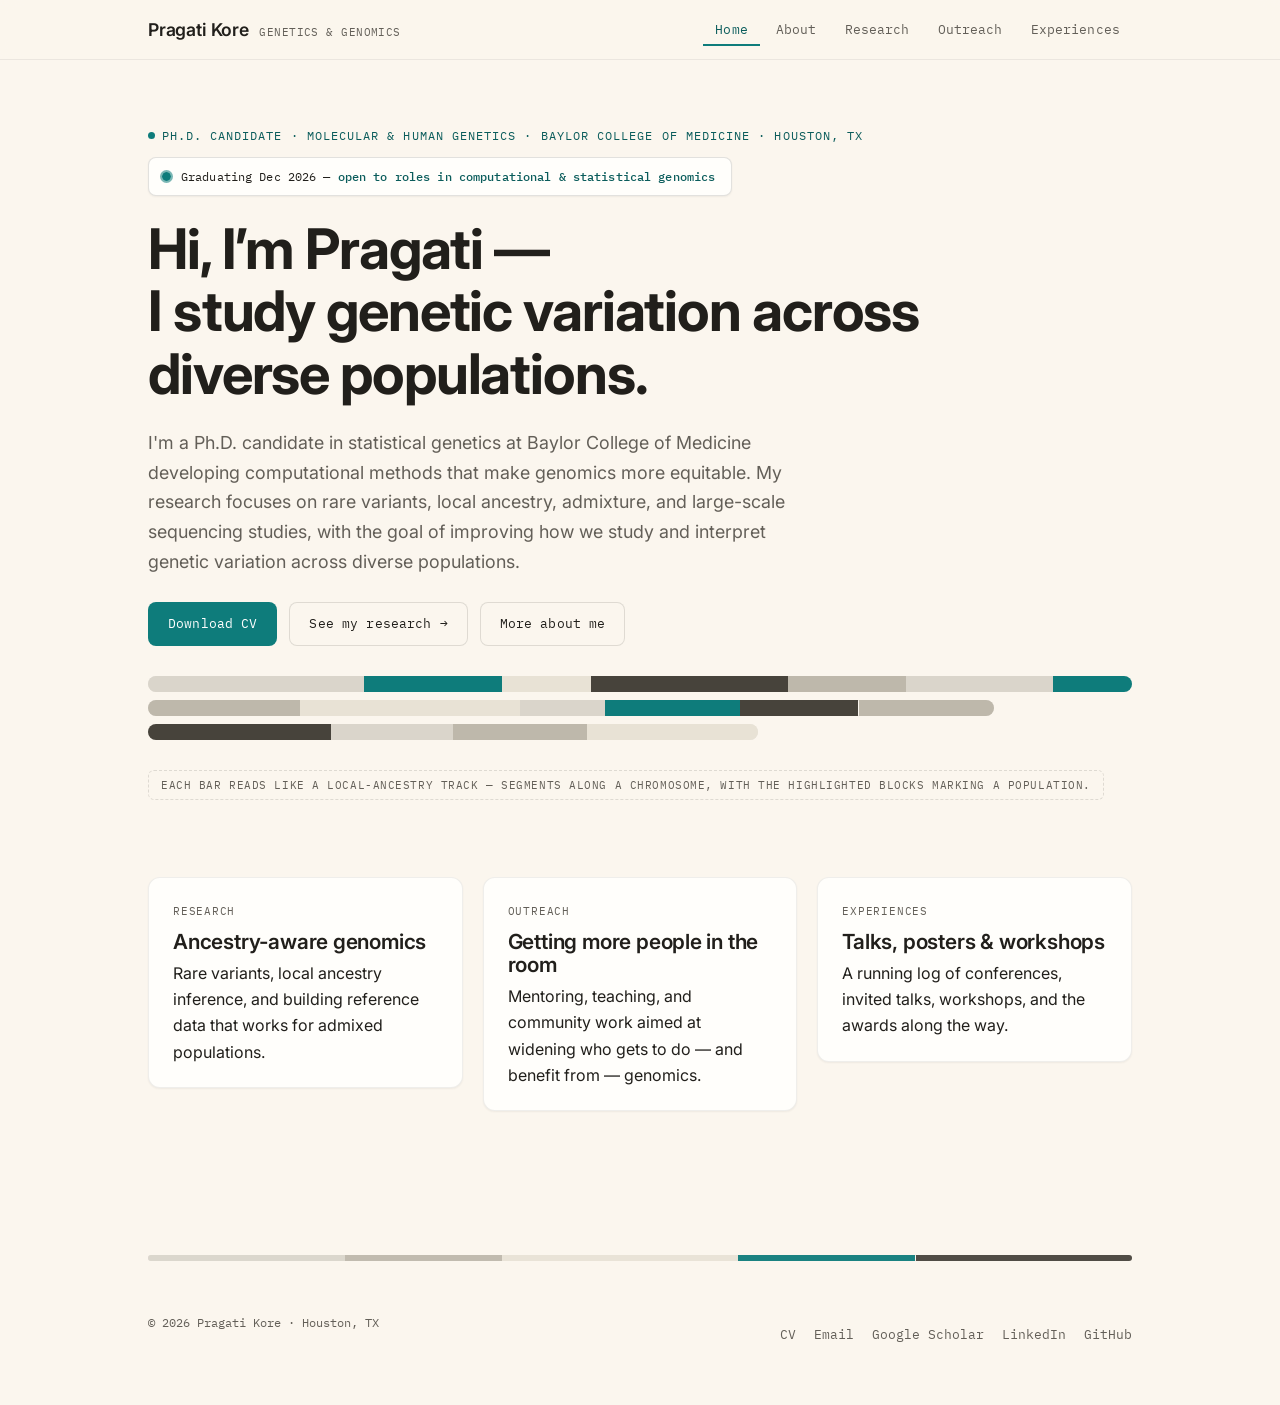
==== index.html @ 5f0dc229 "Update index.html" ====
<!doctype html>
<html lang="en">
<head>
<meta charset="UTF-8">
<meta name="viewport" content="width=device-width, initial-scale=1">
<title>Pragati Kore</title>
<meta name="description" content="Pragati Kore — Ph.D. Candidate in Genetics & Genomics at Baylor College of Medicine. Research, outreach, food, and travel.">
<link rel="icon" href="data:image/svg+xml,<svg xmlns='http://www.w3.org/2000/svg' viewBox='0 0 64 64'><rect width='64' height='64' rx='14' fill='%23FBF6EE'/><rect x='8' y='20' width='48' height='8' rx='4' fill='%23C9C9C4'/><rect x='8' y='32' width='34' height='8' rx='4' fill='%230E7C7B'/><rect x='8' y='44' width='24' height='8' rx='4' fill='%23DDDDD8'/></svg>">
<link rel="preconnect" href="https://fonts.googleapis.com">
<link rel="preconnect" href="https://fonts.gstatic.com" crossorigin>
<link href="https://fonts.googleapis.com/css2?family=IBM+Plex+Mono:wght@400;500&family=Inter:wght@400;500;600;700&display=swap" rel="stylesheet">
<link rel="stylesheet" href="style.css">
</head>
<body>

<nav class="site-nav">
  <div class="wrap">
    <a href="index.html" class="brand">Pragati Kore <span class="tag">Genetics &amp; Genomics</span></a>
    <button class="nav-toggle" aria-expanded="false" aria-label="Toggle navigation">Menu</button>
    <ul class="nav-links">
      <li><a href="index.html" class="active">Home</a></li>
      <li><a href="about.html">About</a></li>
      <li><a href="research.html">Research</a></li>
      <li><a href="outreach.html">Outreach</a></li>
      <li><a href="experiences.html">Experiences</a></li>
    </ul>
  </div>
</nav>

<header class="hero">
  <div class="wrap">
    <p class="eyebrow">Ph.D. Candidate &middot; Molecular &amp; Human Genetics &middot; Baylor College of Medicine &middot; Houston, TX</p>
    <p class="availability"><span class="dot" aria-hidden="true"></span><span>Graduating Dec 2026 &mdash; <strong>open to roles in computational &amp; statistical genomics</strong></span></p>
    <h1>Hi, I&rsquo;m Pragati &mdash;<br>I study genetic variation across<br>diverse populations.</h1>
    <p class="lede">I'm a Ph.D. candidate in statistical genetics at Baylor College of Medicine developing computational methods that make genomics more equitable. My research focuses on rare variants, local ancestry, admixture, and large-scale sequencing studies, with the goal of improving how we study and interpret genetic variation across diverse populations.</p>

    <div class="actions">
      <a class="btn btn-solid" href="cv.pdf" download>Download CV</a>
      <a class="btn btn-outline" href="research.html">See my research &rarr;</a>
      <a class="btn btn-outline" href="about.html">More about me</a>
    </div>

    <div class="band-stack" aria-hidden="true">
      <div class="ancestry-track" style="--track-h:16px;">
        <span style="width:22%; background:var(--coral);"></span>
        <span style="width:14%; background:var(--teal);"></span>
        <span style="width:9%;  background:var(--gold);"></span>
        <span style="width:20%; background:var(--plum);"></span>
        <span style="width:12%; background:var(--sky);"></span>
        <span style="width:15%; background:var(--coral);"></span>
        <span style="width:8%;  background:var(--teal);"></span>
      </div>
      <div class="ancestry-track" style="--track-h:16px;">
        <span style="width:18%; background:var(--sky);"></span>
        <span style="width:26%; background:var(--gold);"></span>
        <span style="width:10%; background:var(--coral);"></span>
        <span style="width:16%; background:var(--teal);"></span>
        <span style="width:14%; background:var(--plum);"></span>
        <span style="width:16%; background:var(--sky);"></span>
      </div>
      <div class="ancestry-track" style="--track-h:16px;">
        <span style="width:30%; background:var(--plum);"></span>
        <span style="width:20%; background:var(--coral);"></span>
        <span style="width:22%; background:var(--sky);"></span>
        <span style="width:28%; background:var(--gold);"></span>
      </div>
    </div>
    <p class="stamp">Each bar reads like a local-ancestry track &mdash; segments along a chromosome, with the highlighted blocks marking a population.</p>
  </div>
</header>

<section>
  <div class="wrap">
    <div class="grid grid-3">
      <a class="card-link" href="research.html">
        <div class="card">
          <span class="swatch" style="background:var(--coral);"></span>
          <span class="label">Research</span>
          <h3>Ancestry-aware genomics</h3>
          <p>Rare variants, local ancestry inference, and building reference data that works for admixed populations.</p>
        </div>
      </a>
      <a class="card-link" href="outreach.html">
        <div class="card">
          <span class="swatch" style="background:var(--teal);"></span>
          <span class="label">Outreach</span>
          <h3>Getting more people in the room</h3>
          <p>Mentoring, teaching, and community work aimed at widening who gets to do &mdash; and benefit from &mdash; genomics.</p>
        </div>
      </a>
      <a class="card-link" href="experiences.html">
        <div class="card">
          <span class="swatch" style="background:var(--gold);"></span>
          <span class="label">Experiences</span>
          <h3>Talks, posters &amp; workshops</h3>
          <p>A running log of conferences, invited talks, workshops, and the awards along the way.</p>
        </div>
      </a>
    </div>
  </div>
</section>

<footer>
  <div class="wrap">
    <div class="divider-band ancestry-track" aria-hidden="true">
      <span style="width:20%; background:var(--coral);"></span>
      <span style="width:16%; background:var(--sky);"></span>
      <span style="width:24%; background:var(--gold);"></span>
      <span style="width:18%; background:var(--teal);"></span>
      <span style="width:22%; background:var(--plum);"></span>
    </div>
    <div class="foot-grid">
      <p class="copy">&copy; <span id="year"></span> Pragati Kore &middot; Houston, TX</p>
      <ul class="foot-links">
        <li><a href="cv.pdf" download>CV</a></li>
        <li><a href="mailto:pragati.kore@bcm.edu">Email</a></li>
        <li><a href="https://scholar.google.com/citations?user=nDwn6ZsAAAAJ&amp;hl=en" target="_blank" rel="noopener">Google Scholar</a></li>
        <li><a href="https://www.linkedin.com/in/pragati-kore/" target="_blank" rel="noopener">LinkedIn</a></li>
        <li><a href="https://github.com/pragatikore" target="_blank" rel="noopener">GitHub</a></li>
      </ul>
    </div>
  </div>
</footer>

<script src="script.js"></script>
<script>document.getElementById('year').textContent = new Date().getFullYear();</script>
</body>
</html>
---- style.css ----
/* ==========================================================================
   Pragati Kore — personal site
   Aesthetic: "Lab notebook" — crisp white, generous whitespace, hairline
   rules, a single teal accent, and mono labels for anything data-like. The
   ancestry-track motif is retained but rendered in a restrained grayscale +
   one teal highlight, so it reads like a quiet genomic coordinate track.
   ========================================================================== */

:root{
  --paper:       #FBF6EE;
  --paper-warm:  #F4ECDF;
  --card:        #FFFEFB;
  --ink:         #211F1B;
  --ink-soft:    #635F58;
  --line:        rgba(33,31,27,0.13);
  --line-soft:   rgba(33,31,27,0.07);

  /* single accent */
  --accent:      #0E7C7B;
  --accent-dark: #0A5C5B;
  --accent-tint: #E4EFEC;

  /* ancestry-track palette, remapped to warm grays + teal so the tracks sit
     naturally on the tan background. HTML still references var(--coral) etc. */
  --coral: #DAD5CB;
  --teal:  #0E7C7B;
  --gold:  #E8E2D5;
  --plum:  #47433B;
  --sky:   #BEB8AB;

  --radius-lg: 12px;
  --radius-md: 8px;
  --radius-sm: 6px;
  --shadow-card:       0 1px 2px rgba(35,31,27,0.06);
  --shadow-card-hover: 0 4px 14px rgba(35,31,27,0.09);

  --font-display: "Inter", -apple-system, BlinkMacSystemFont, "Segoe UI", sans-serif;
  --font-body:    "Inter", -apple-system, BlinkMacSystemFont, "Segoe UI", sans-serif;
  --font-mono:    "IBM Plex Mono", ui-monospace, "SFMono-Regular", Menlo, monospace;
}

*, *::before, *::after{ box-sizing: border-box; }
html{ scroll-behavior: smooth; }
@media (prefers-reduced-motion: reduce){
  html{ scroll-behavior: auto; }
  *, *::before, *::after{ animation-duration: 0.001ms !important; animation-iteration-count: 1 !important; transition-duration: 0.001ms !important; scroll-behavior: auto !important; }
}

body{
  margin: 0;
  background: var(--paper);
  color: var(--ink);
  font-family: var(--font-body);
  font-size: 16px;
  line-height: 1.65;
  -webkit-font-smoothing: antialiased;
}

img{ max-width: 100%; display: block; }
a{ color: inherit; }
:focus-visible{ outline: 2.5px solid var(--accent); outline-offset: 3px; border-radius: 4px; }

.wrap{ max-width: 1040px; margin: 0 auto; padding: 0 28px; }

h1, h2, h3{
  font-family: var(--font-display);
  font-weight: 700;
  line-height: 1.12;
  margin: 0 0 .4em;
  letter-spacing: -0.02em;
  color: var(--ink);
}
h1{ font-size: clamp(2.1rem, 4vw + 1rem, 3.5rem); }
h2{ font-size: clamp(1.4rem, 2.2vw + 1rem, 2.05rem); }
h3{ font-size: clamp(1.1rem, .8vw + 1rem, 1.3rem); font-weight: 600; letter-spacing: -0.01em; }
p{ margin: 0 0 1.1em; color: var(--ink); }
.lede{ font-size: 1.12rem; color: var(--ink-soft); max-width: 62ch; }

.eyebrow{
  font-family: var(--font-mono);
  font-size: .74rem;
  letter-spacing: .09em;
  text-transform: uppercase;
  color: var(--accent-dark);
  display: inline-flex;
  align-items: center;
  gap: .55em;
  margin-bottom: 1em;
}
.eyebrow::before{
  content: "";
  width: 7px; height: 7px; border-radius: 50%;
  background: var(--accent);
  display: inline-block;
}

/* ---------------------------------- nav ---------------------------------- */
.site-nav{
  position: sticky; top: 0; z-index: 50;
  background: rgba(251,246,238,0.85);
  backdrop-filter: blur(10px) saturate(140%);
  border-bottom: 1px solid var(--line-soft);
}
.site-nav .wrap{
  display: flex; align-items: center; justify-content: space-between;
  padding-top: 15px; padding-bottom: 15px;
}
.brand{
  display: flex; align-items: baseline; gap: .6em;
  font-family: var(--font-display); font-weight: 600; font-size: 1.1rem;
  letter-spacing: -0.01em; text-decoration: none; color: var(--ink);
}
.brand .tag{
  font-family: var(--font-mono); font-weight: 400; font-size: .68rem;
  color: var(--ink-soft); letter-spacing: .04em; text-transform: uppercase;
}
.nav-links{
  display: flex; gap: 4px; list-style: none; margin: 0; padding: 0;
  font-family: var(--font-mono); font-size: .8rem; letter-spacing: .01em;
}
.nav-links a{
  text-decoration: none; padding: 8px 12px; border-radius: var(--radius-sm);
  color: var(--ink-soft); transition: background .18s ease, color .18s ease;
  white-space: nowrap;
}
.nav-links a:hover{ background: var(--paper-warm); color: var(--ink); }
.nav-links a.active{
  color: var(--accent-dark); background: transparent;
  border-radius: 0; box-shadow: inset 0 -2px 0 var(--accent);
}
.nav-toggle{ display: none; }

@media (max-width: 760px){
  .nav-links{
    position: absolute; top: 100%; left: 0; right: 0;
    flex-direction: column; background: var(--card);
    border-bottom: 1px solid var(--line-soft);
    padding: 8px 20px 18px; gap: 2px;
    display: none;
  }
  .nav-links.open{ display: flex; }
  .nav-links a{ padding: 12px 10px; border-radius: var(--radius-sm); }
  .nav-links a.active{ box-shadow: inset 3px 0 0 var(--accent); }
  .nav-toggle{
    display: inline-flex; background: none; cursor: pointer;
    font-family: var(--font-mono); font-size: .8rem; color: var(--ink);
    padding: 8px 12px; border: 1px solid var(--line); border-radius: var(--radius-sm);
  }
}

/* ------------------------- ancestry track (restrained) ------------------- */
.ancestry-track{
  display: flex; width: 100%; height: var(--track-h, 12px);
  border-radius: 999px; overflow: hidden;
  box-shadow: inset 0 0 0 1px var(--line-soft);
}
.ancestry-track span{
  height: 100%;
  transform-origin: left center;
  animation: paint-in .6s cubic-bezier(.2,.8,.2,1) both;
}
@keyframes paint-in{ from{ transform: scaleX(0); } to{ transform: scaleX(1); } }
.ancestry-track span:nth-child(1){ animation-delay: .04s; }
.ancestry-track span:nth-child(2){ animation-delay: .10s; }
.ancestry-track span:nth-child(3){ animation-delay: .16s; }
.ancestry-track span:nth-child(4){ animation-delay: .22s; }
.ancestry-track span:nth-child(5){ animation-delay: .28s; }
.ancestry-track span:nth-child(6){ animation-delay: .34s; }
.ancestry-track span:nth-child(7){ animation-delay: .40s; }

.band-stack{ display: flex; flex-direction: column; gap: 8px; margin: 30px 0; }
.band-stack .ancestry-track:nth-child(2){ width: 86%; }
.band-stack .ancestry-track:nth-child(3){ width: 62%; }
.divider-band{ --track-h: 6px; margin: 52px 0; opacity: .95; }

/* ------------------------------- hero ------------------------------------- */
.hero{ padding: 60px 0 20px; }
.hero .actions{ display: flex; gap: 12px; margin-top: 26px; flex-wrap: wrap; }

.btn{
  font-family: var(--font-mono); font-size: .82rem; letter-spacing: .01em;
  text-decoration: none; padding: 11px 20px; border-radius: var(--radius-md);
  display: inline-flex; align-items: center; gap: .5em;
  transition: background .16s ease, box-shadow .16s ease, color .16s ease;
}
.btn-solid{ background: var(--accent); color: #fff; }
.btn-solid:hover{ background: var(--accent-dark); }
.btn-outline{ background: transparent; color: var(--ink); box-shadow: inset 0 0 0 1px var(--line); }
.btn-outline:hover{ background: var(--paper-warm); }

/* ------------------------------- cards ------------------------------------ */
.grid{ display: grid; gap: 20px; }
.grid-3{ grid-template-columns: repeat(3, 1fr); }
.grid-2{ grid-template-columns: repeat(2, 1fr); }
@media (max-width: 820px){ .grid-3, .grid-2{ grid-template-columns: 1fr; } }

.card{
  background: var(--card); border-radius: var(--radius-lg);
  padding: 24px 24px 22px; box-shadow: var(--shadow-card);
  border: 1px solid var(--line-soft);
  transition: border-color .18s ease, box-shadow .18s ease;
  position: relative;
}
.card:hover{ border-color: var(--line); box-shadow: var(--shadow-card-hover); }
.card .label{
  font-family: var(--font-mono); font-size: .7rem; letter-spacing: .07em;
  text-transform: uppercase; color: var(--ink-soft); margin-bottom: 10px; display: block;
}
.card a.card-link{ text-decoration: none; color: inherit; }
a.card-link{ text-decoration: none; color: inherit; display: block; }
.card h3{ margin-bottom: .3em; }
.card p:last-child{ margin-bottom: 0; }
.card .swatch{ width: 26px; height: 6px; border-radius: 3px; margin-bottom: 14px; }

/* -------------------------------- sections --------------------------------- */
section{ padding: 44px 0; }
.section-alt{ background: var(--paper-warm); }
.section-alt + .section-alt{ margin-top: -1px; }

/* --------------------------------- footer ---------------------------------- */
footer{ padding: 48px 0 60px; }
footer .foot-grid{ display: flex; justify-content: space-between; align-items: flex-end; gap: 20px; flex-wrap: wrap; }
footer .foot-links{ display: flex; gap: 18px; list-style: none; padding: 0; margin: 0; font-family: var(--font-mono); font-size: .8rem; }
footer .foot-links a{ text-decoration: none; color: var(--ink-soft); border-bottom: 1px solid transparent; transition: color .16s ease, border-color .16s ease; }
footer .foot-links a:hover{ color: var(--accent-dark); border-color: var(--accent); }
footer .copy{ font-family: var(--font-mono); font-size: .72rem; color: var(--ink-soft); }

/* ------------------------------ misc utility -------------------------------- */
.stamp{
  font-family: var(--font-mono); font-size: .7rem; letter-spacing: .05em;
  text-transform: uppercase; color: var(--ink-soft);
  border: 1px dashed var(--line); border-radius: var(--radius-sm);
  padding: 5px 12px; display: inline-block;
}
.placeholder-note{
  font-family: var(--font-mono); font-size: .76rem; color: var(--accent-dark);
  background: var(--accent-tint); border: 1px dashed var(--accent);
  border-radius: var(--radius-sm); padding: 10px 14px; margin: 10px 0 22px;
}
ul.plain{ padding-left: 0; list-style: none; }

/* ------------------------------ log / entry rows ---------------------------- */
.log{ display: flex; flex-direction: column; }
.log-entry{
  display: flex; gap: 22px; padding: 18px 0;
  border-top: 1px solid var(--line-soft);
}
.log-entry:first-child{ border-top: none; }
.log-date{
  font-family: var(--font-mono); font-size: .72rem; color: var(--ink-soft);
  white-space: nowrap; min-width: 118px; padding-top: 3px;
}
.log-body h3{ margin: 0 0 .3em; font-size: 1.02rem; }
.log-body p{ margin: 0; color: var(--ink-soft); }
.log-tag{
  font-family: var(--font-mono); font-size: .64rem; text-transform: uppercase;
  letter-spacing: .06em; padding: 3px 9px; border-radius: var(--radius-sm);
  background: var(--paper-warm); border: 1px solid var(--line-soft);
  color: var(--ink-soft); margin-left: 10px; display: inline-block; vertical-align: middle;
}
@media (max-width: 620px){
  .log-entry{ flex-direction: column; gap: 6px; }
  .log-date{ min-width: 0; }
}
.tag-row{ display: flex; flex-wrap: wrap; gap: 8px; margin: 14px 0 0; }
.tag-row span{
  font-family: var(--font-mono); font-size: .72rem; padding: 5px 12px;
  border-radius: var(--radius-sm); background: var(--paper-warm); color: var(--ink-soft);
  border: 1px solid var(--line-soft);
}

/* ------------------------- recruitment components -------------------------- */
.availability{
  display: inline-flex; align-items: center; gap: 10px;
  font-family: var(--font-mono); font-size: .78rem; letter-spacing: .01em;
  color: var(--ink); background: var(--card);
  border: 1px solid var(--line); border-radius: var(--radius-md);
  padding: 8px 16px 8px 13px; margin-bottom: 22px;
  box-shadow: var(--shadow-card);
}
.availability .dot{
  width: 9px; height: 9px; border-radius: 50%; background: var(--accent);
  position: relative; flex: none;
}
.availability .dot::after{
  content: ""; position: absolute; inset: 0; border-radius: 50%;
  box-shadow: 0 0 0 2px var(--accent); opacity: .55;
  animation: ping 2.4s cubic-bezier(0,0,.2,1) infinite;
}
@keyframes ping{ 70%,100%{ transform: scale(2.4); opacity: 0; } }
.availability strong{ font-weight: 500; color: var(--accent-dark); }

.highlights{
  display: flex; flex-wrap: wrap; gap: 11px 28px;
  margin: 28px 0 2px; padding: 0; list-style: none;
}
.highlights li{
  font-family: var(--font-mono); font-size: .78rem; color: var(--ink-soft);
  display: flex; align-items: center; gap: 9px; white-space: nowrap;
}
.highlights li::before{
  content: ""; width: 8px; height: 8px; border-radius: 2px; flex: none;
  background: var(--sky);
}
.highlights li:nth-child(2)::before{ background: var(--accent); }
.highlights li strong{ color: var(--ink); font-weight: 500; }

/* profile photo — full landscape scene in a clean rectangular frame */
.profile-photo{ margin: 0 0 20px; }
.profile-photo img{
  display: block; width: 100%; height: auto;
  border-radius: 12px; border: 1px solid var(--line);
  box-shadow: var(--shadow-card);
}
.profile-photo figcaption{
  font-family: var(--font-mono); font-size: .7rem; letter-spacing: .04em;
  color: var(--ink-soft); text-align: center; margin-top: 9px;
}
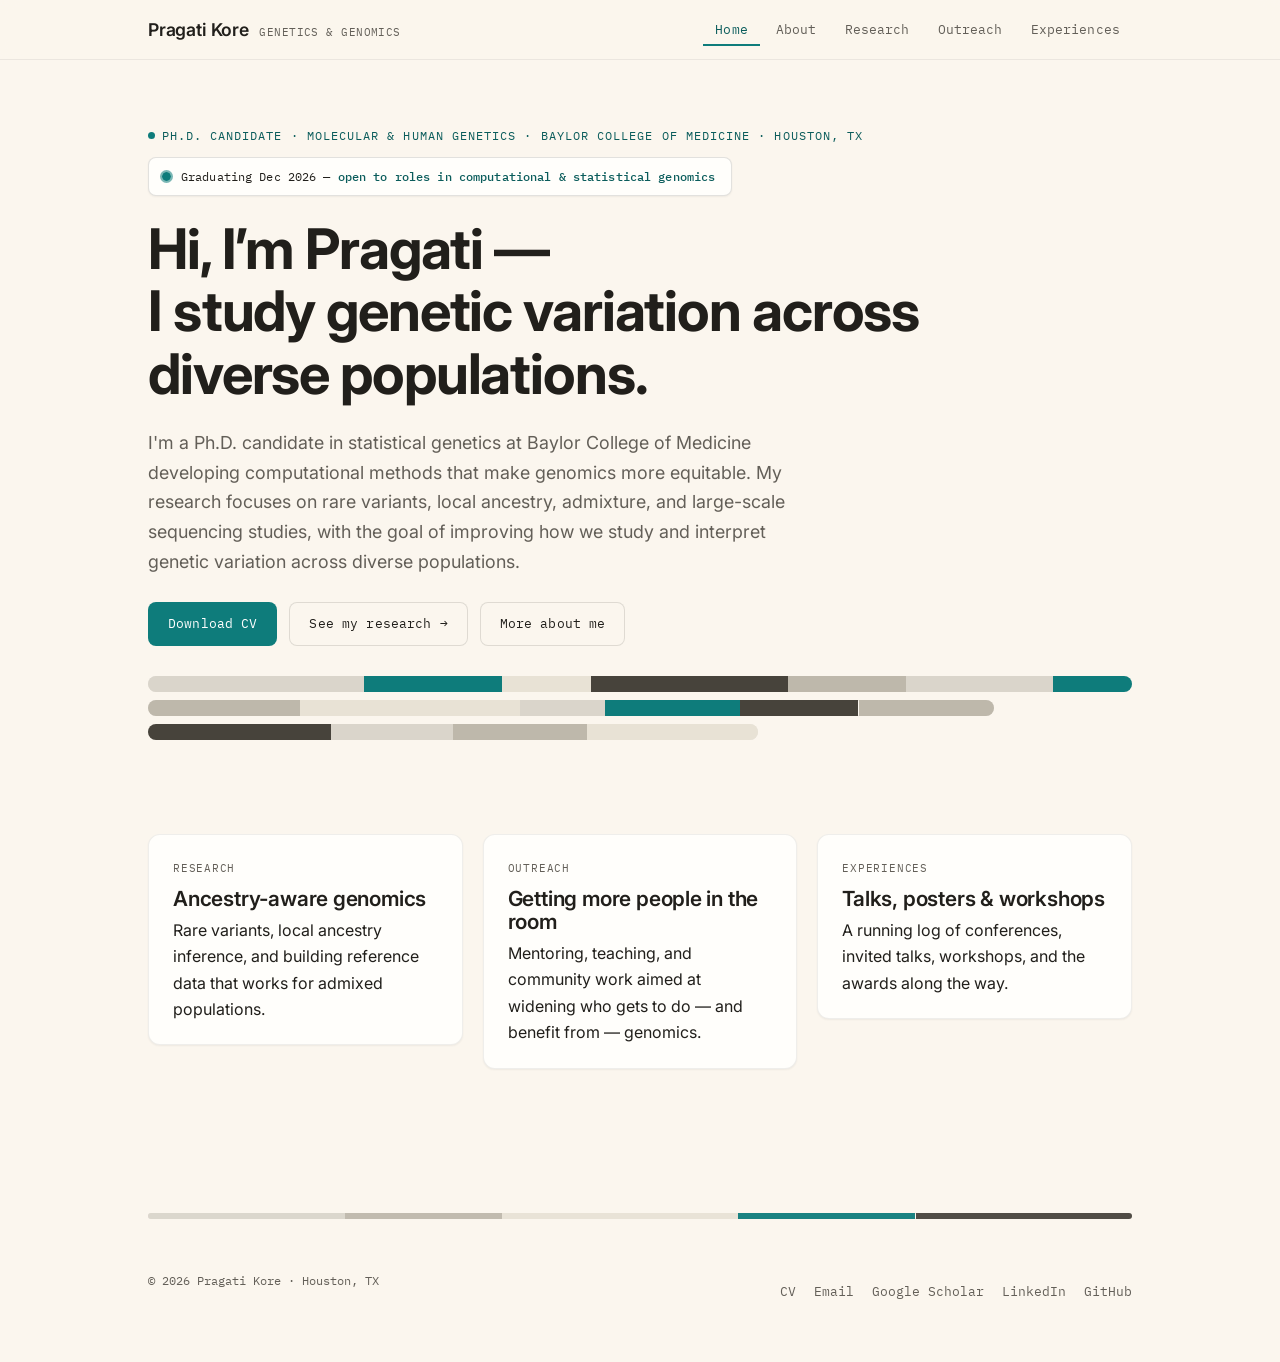
==== commit ea5518fe: "Update index.html" ====
--- a/index.html
+++ b/index.html
@@ -65,7 +65,6 @@
         <span style="width:28%; background:var(--gold);"></span>
       </div>
     </div>
-    <p class="stamp">Each bar reads like a local-ancestry track &mdash; segments along a chromosome, with the highlighted blocks marking a population.</p>
   </div>
 </header>
 
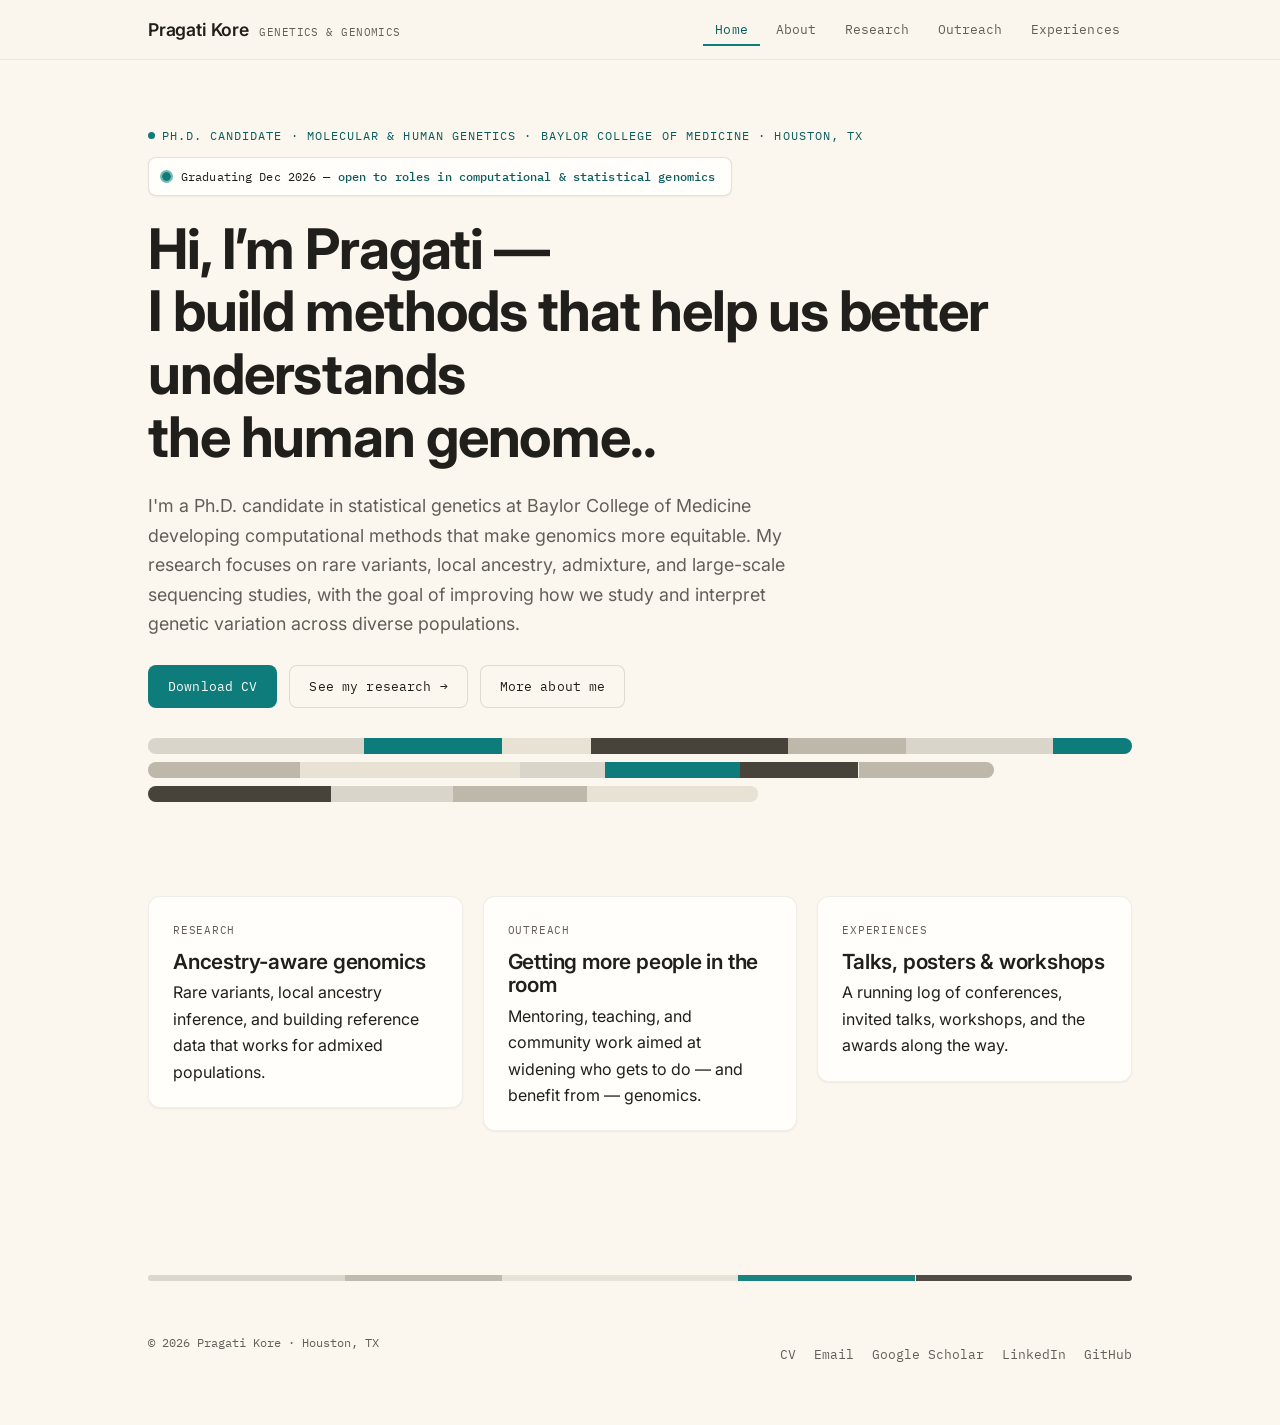
==== commit 2f0480c9: "Update index.html" ====
--- a/index.html
+++ b/index.html
@@ -31,7 +31,7 @@
   <div class="wrap">
     <p class="eyebrow">Ph.D. Candidate &middot; Molecular &amp; Human Genetics &middot; Baylor College of Medicine &middot; Houston, TX</p>
     <p class="availability"><span class="dot" aria-hidden="true"></span><span>Graduating Dec 2026 &mdash; <strong>open to roles in computational &amp; statistical genomics</strong></span></p>
-    <h1>Hi, I&rsquo;m Pragati &mdash;<br>I study genetic variation across<br>diverse populations.</h1>
+    <h1>Hi, I&rsquo;m Pragati &mdash;<br>I build methods that help us better understands<br>the human genome..</h1>
     <p class="lede">I'm a Ph.D. candidate in statistical genetics at Baylor College of Medicine developing computational methods that make genomics more equitable. My research focuses on rare variants, local ancestry, admixture, and large-scale sequencing studies, with the goal of improving how we study and interpret genetic variation across diverse populations.</p>
 
     <div class="actions">
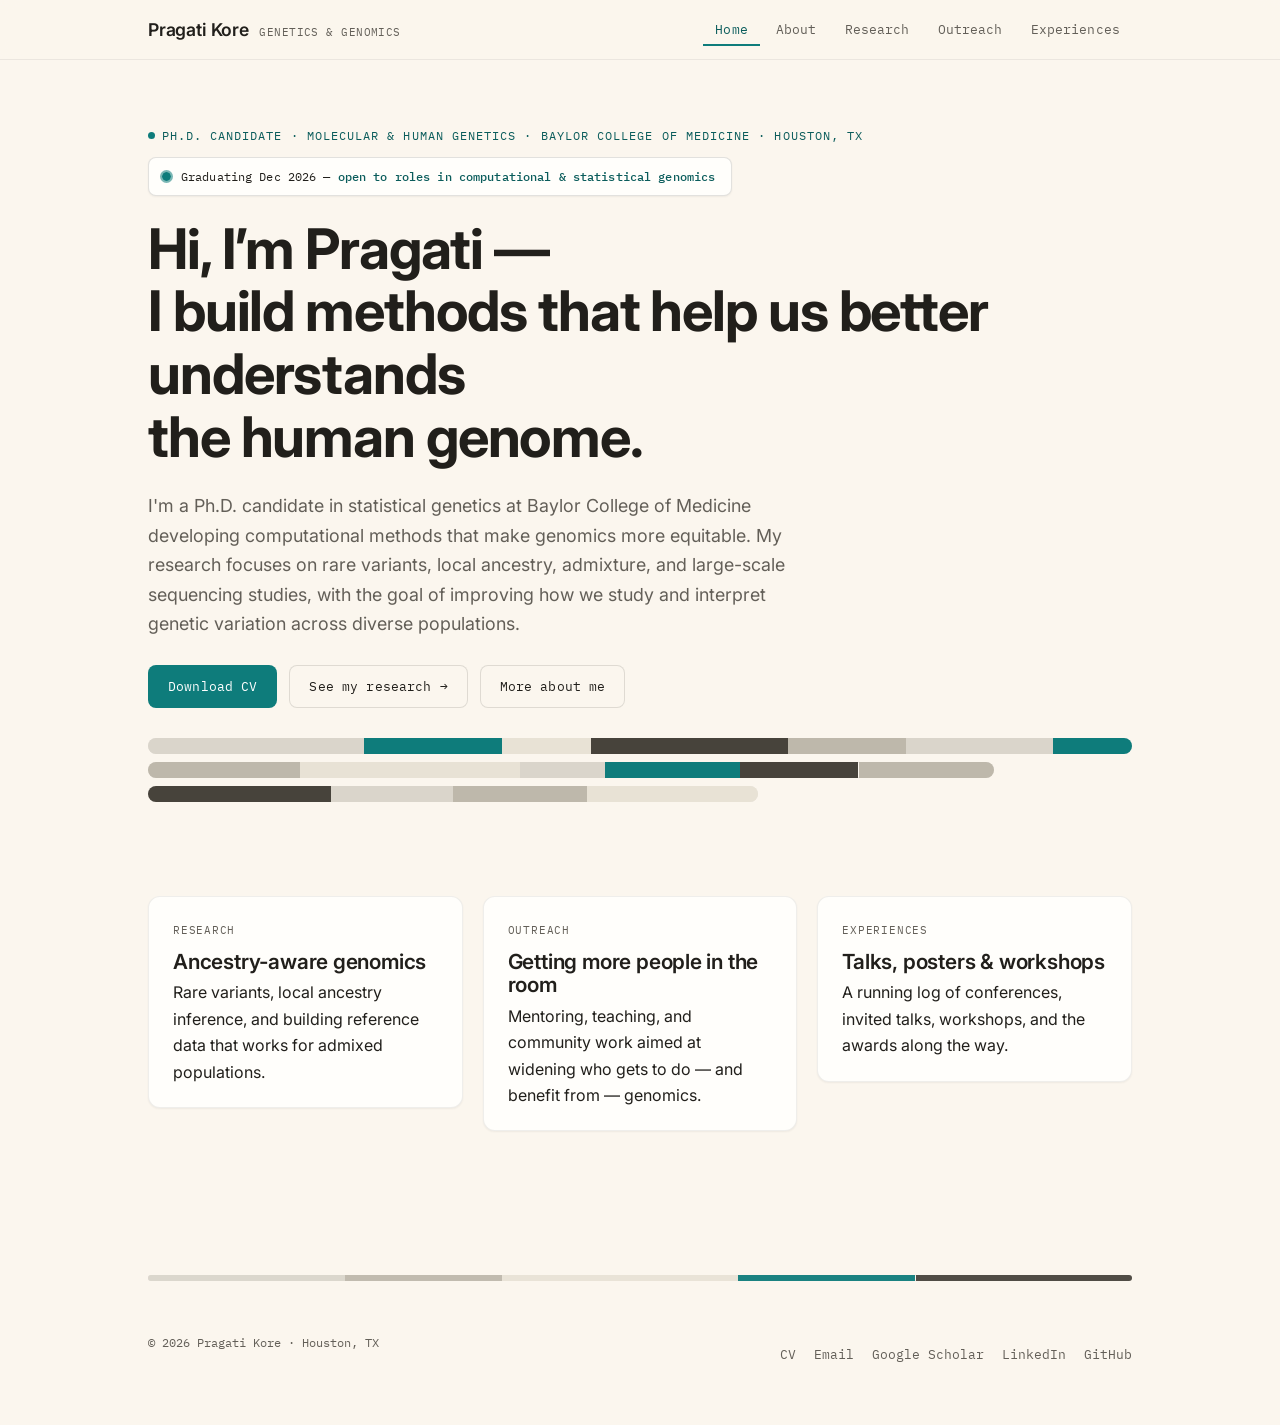
==== commit 8de0e5c9: "Update index.html" ====
--- a/index.html
+++ b/index.html
@@ -31,7 +31,7 @@
   <div class="wrap">
     <p class="eyebrow">Ph.D. Candidate &middot; Molecular &amp; Human Genetics &middot; Baylor College of Medicine &middot; Houston, TX</p>
     <p class="availability"><span class="dot" aria-hidden="true"></span><span>Graduating Dec 2026 &mdash; <strong>open to roles in computational &amp; statistical genomics</strong></span></p>
-    <h1>Hi, I&rsquo;m Pragati &mdash;<br>I build methods that help us better understands<br>the human genome..</h1>
+    <h1>Hi, I&rsquo;m Pragati &mdash;<br>I build methods that help us better understands<br>the human genome.</h1>
     <p class="lede">I'm a Ph.D. candidate in statistical genetics at Baylor College of Medicine developing computational methods that make genomics more equitable. My research focuses on rare variants, local ancestry, admixture, and large-scale sequencing studies, with the goal of improving how we study and interpret genetic variation across diverse populations.</p>
 
     <div class="actions">
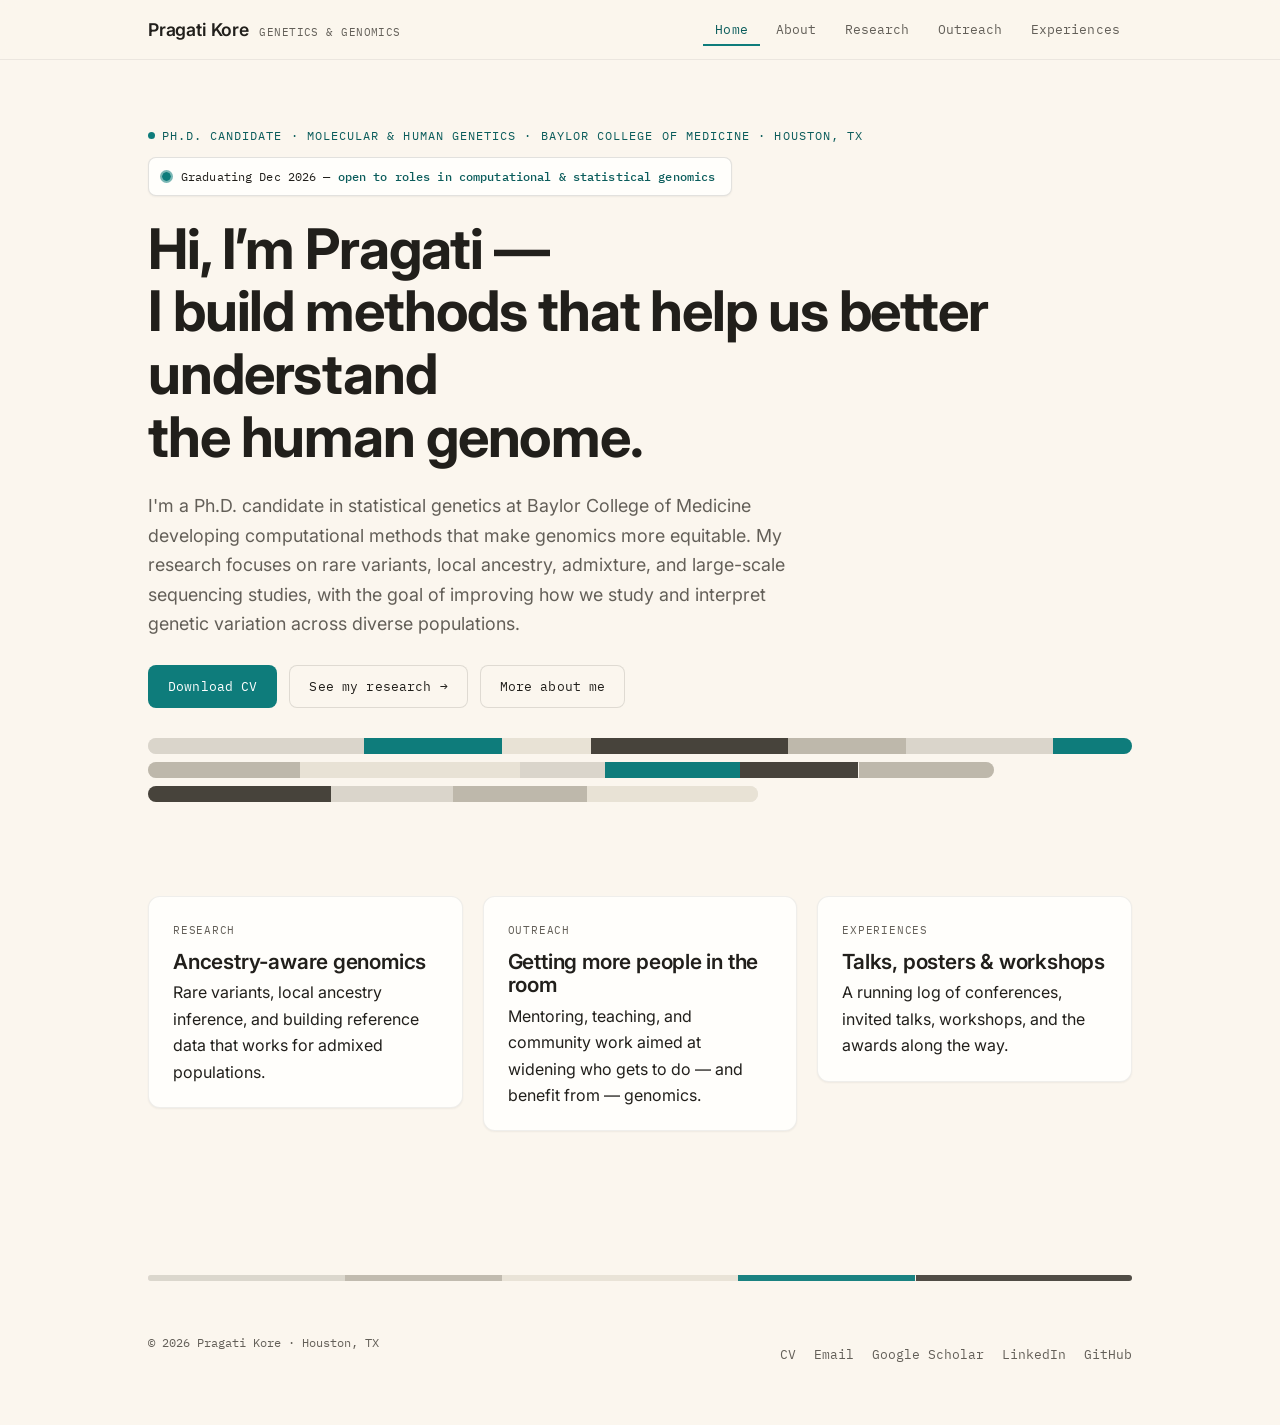
==== commit d39c1d8b: "Update index.html" ====
--- a/index.html
+++ b/index.html
@@ -31,7 +31,7 @@
   <div class="wrap">
     <p class="eyebrow">Ph.D. Candidate &middot; Molecular &amp; Human Genetics &middot; Baylor College of Medicine &middot; Houston, TX</p>
     <p class="availability"><span class="dot" aria-hidden="true"></span><span>Graduating Dec 2026 &mdash; <strong>open to roles in computational &amp; statistical genomics</strong></span></p>
-    <h1>Hi, I&rsquo;m Pragati &mdash;<br>I build methods that help us better understands<br>the human genome.</h1>
+    <h1>Hi, I&rsquo;m Pragati &mdash;<br>I build methods that help us better understand<br>the human genome.</h1>
     <p class="lede">I'm a Ph.D. candidate in statistical genetics at Baylor College of Medicine developing computational methods that make genomics more equitable. My research focuses on rare variants, local ancestry, admixture, and large-scale sequencing studies, with the goal of improving how we study and interpret genetic variation across diverse populations.</p>
 
     <div class="actions">
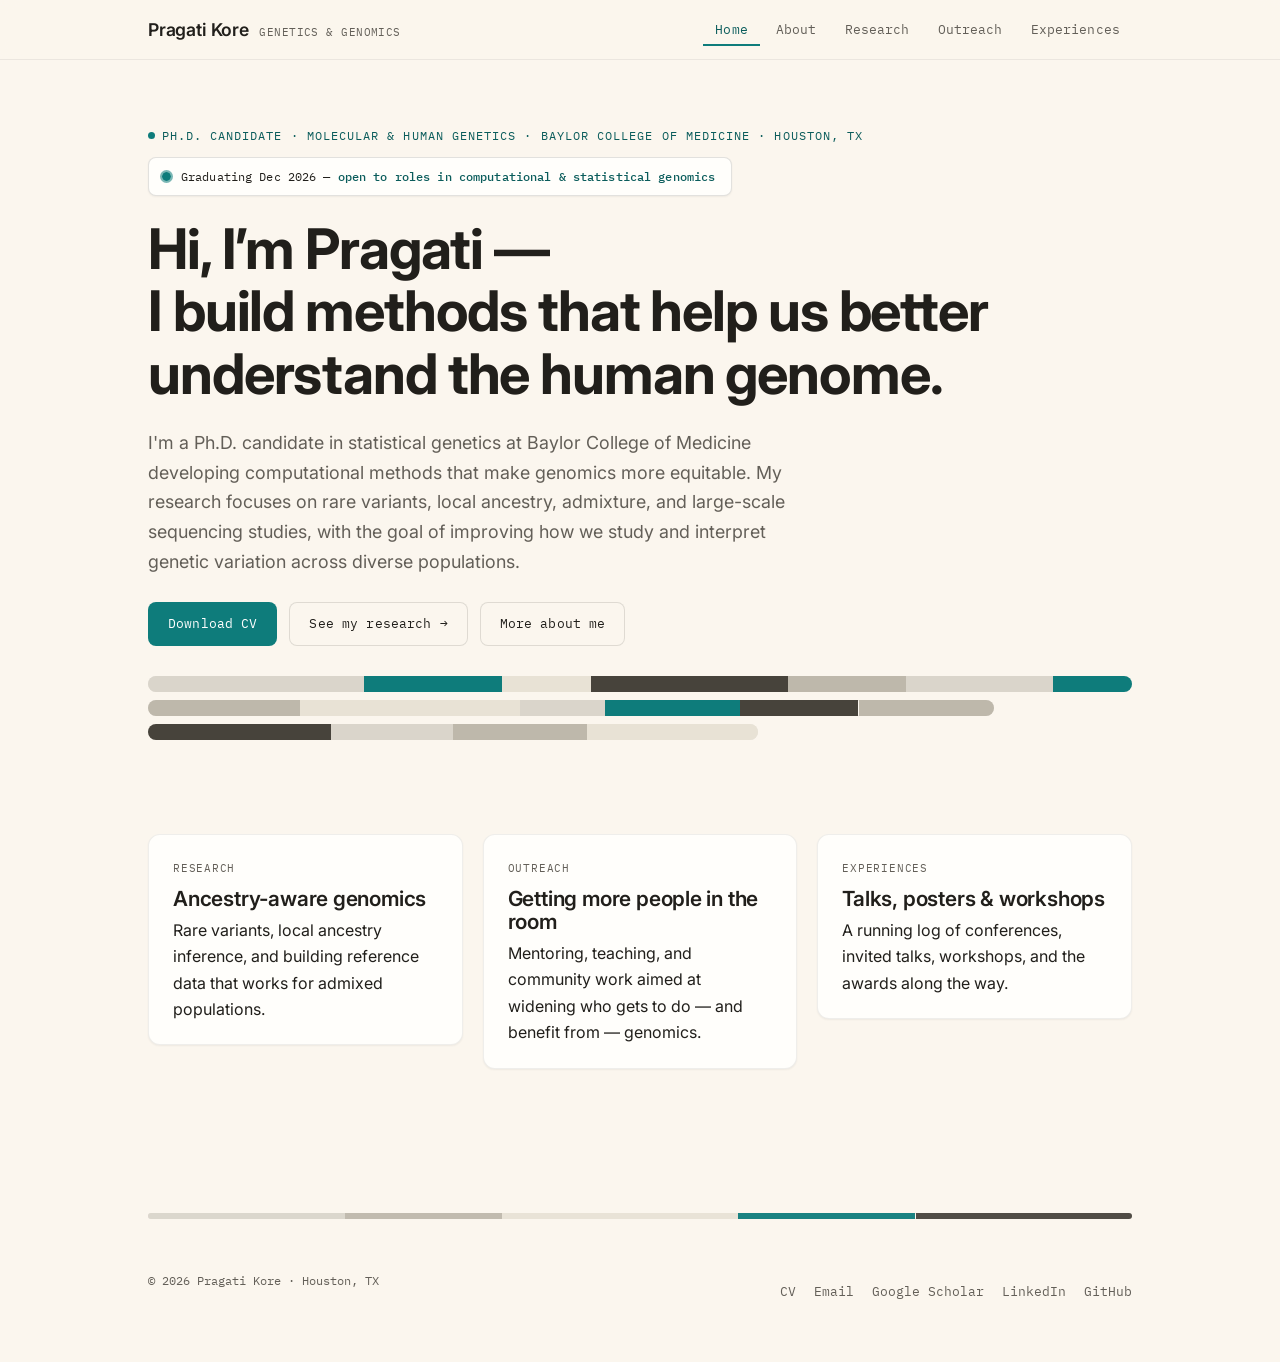
==== commit eebdc3f4: "Update index.html" ====
--- a/index.html
+++ b/index.html
@@ -31,7 +31,7 @@
   <div class="wrap">
     <p class="eyebrow">Ph.D. Candidate &middot; Molecular &amp; Human Genetics &middot; Baylor College of Medicine &middot; Houston, TX</p>
     <p class="availability"><span class="dot" aria-hidden="true"></span><span>Graduating Dec 2026 &mdash; <strong>open to roles in computational &amp; statistical genomics</strong></span></p>
-    <h1>Hi, I&rsquo;m Pragati &mdash;<br>I build methods that help us better understand<br>the human genome.</h1>
+    <h1>Hi, I&rsquo;m Pragati &mdash;<br>I build methods that help us better understand the human genome.</h1>
     <p class="lede">I'm a Ph.D. candidate in statistical genetics at Baylor College of Medicine developing computational methods that make genomics more equitable. My research focuses on rare variants, local ancestry, admixture, and large-scale sequencing studies, with the goal of improving how we study and interpret genetic variation across diverse populations.</p>
 
     <div class="actions">
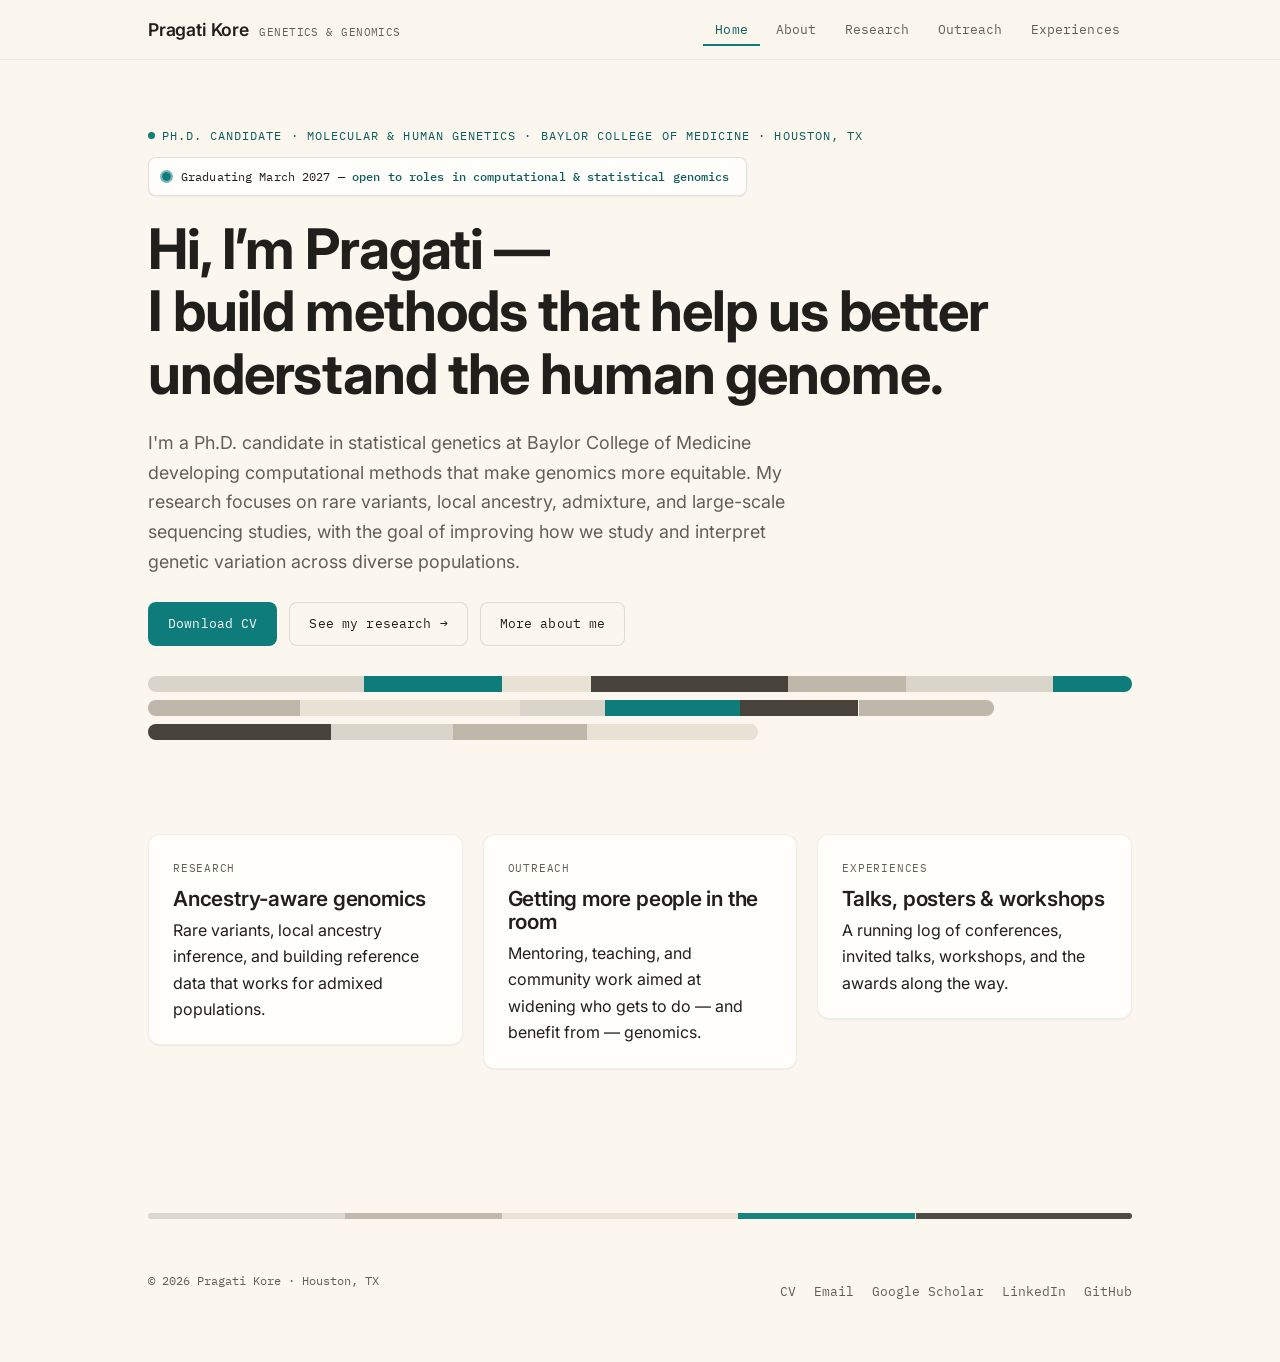
==== commit 38eff7a6: "Update index.html" ====
--- a/index.html
+++ b/index.html
@@ -30,7 +30,7 @@
 <header class="hero">
   <div class="wrap">
     <p class="eyebrow">Ph.D. Candidate &middot; Molecular &amp; Human Genetics &middot; Baylor College of Medicine &middot; Houston, TX</p>
-    <p class="availability"><span class="dot" aria-hidden="true"></span><span>Graduating Dec 2026 &mdash; <strong>open to roles in computational &amp; statistical genomics</strong></span></p>
+    <p class="availability"><span class="dot" aria-hidden="true"></span><span>Graduating March 2027 &mdash; <strong>open to roles in computational &amp; statistical genomics</strong></span></p>
     <h1>Hi, I&rsquo;m Pragati &mdash;<br>I build methods that help us better understand the human genome.</h1>
     <p class="lede">I'm a Ph.D. candidate in statistical genetics at Baylor College of Medicine developing computational methods that make genomics more equitable. My research focuses on rare variants, local ancestry, admixture, and large-scale sequencing studies, with the goal of improving how we study and interpret genetic variation across diverse populations.</p>
 
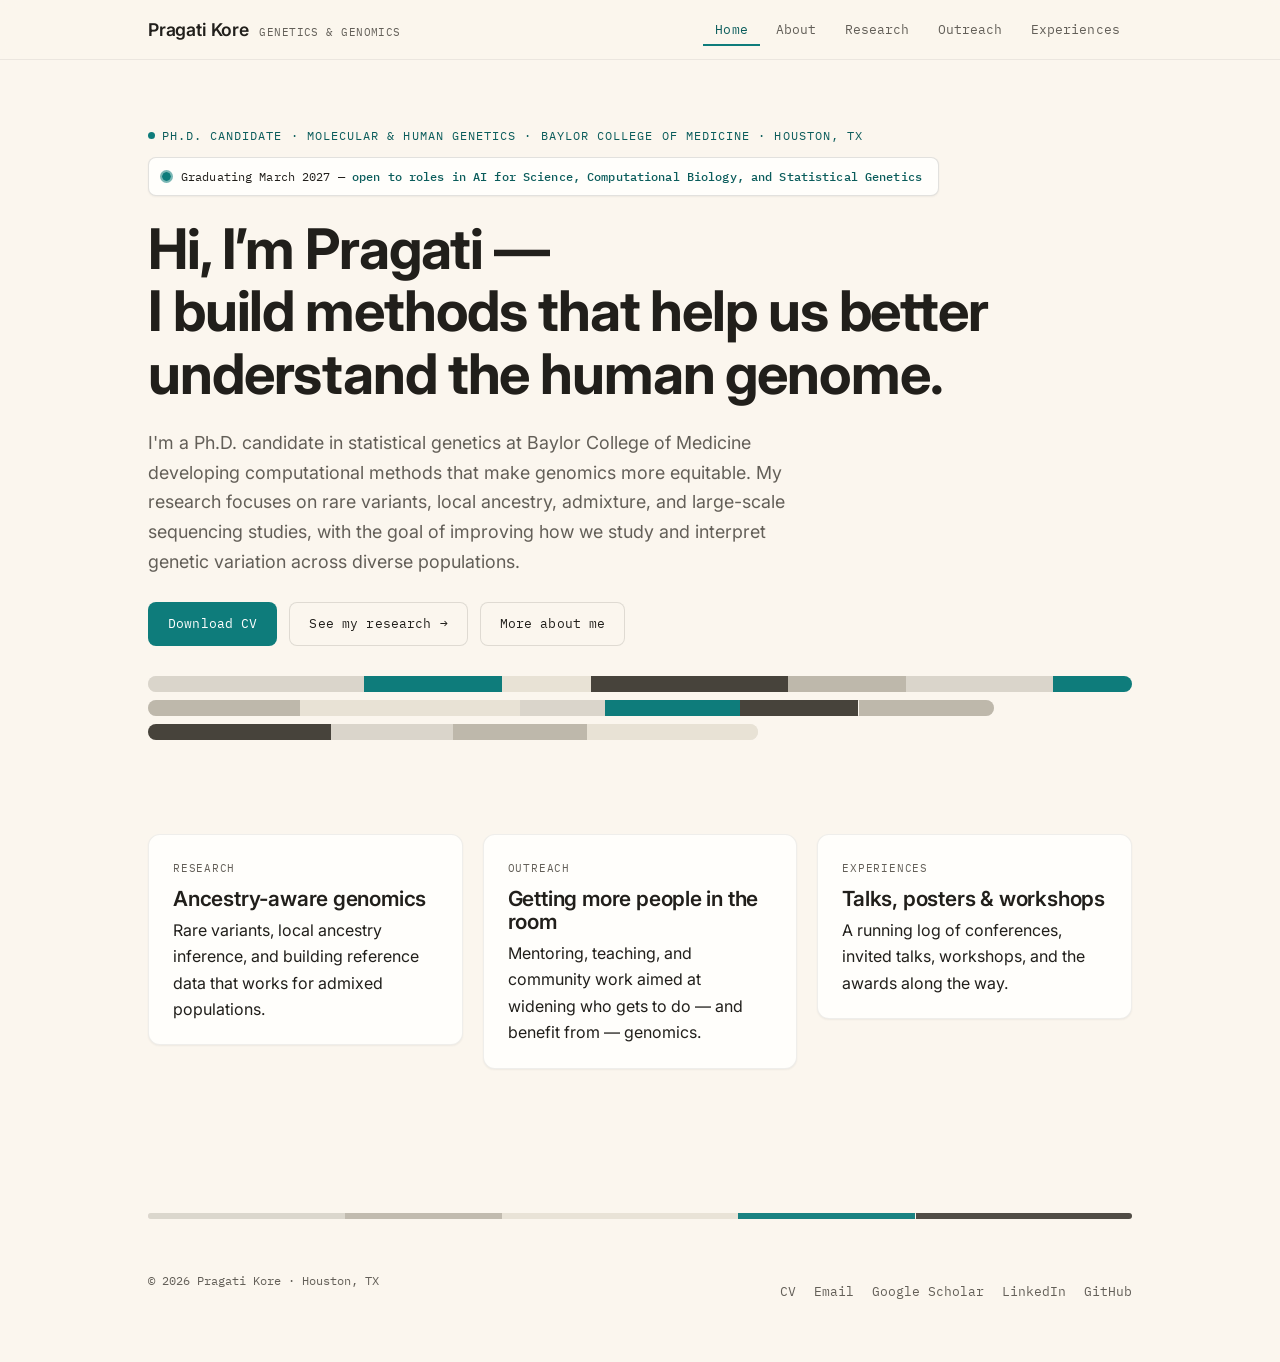
==== commit a902ab81: "Update index.html" ====
--- a/index.html
+++ b/index.html
@@ -30,7 +30,7 @@
 <header class="hero">
   <div class="wrap">
     <p class="eyebrow">Ph.D. Candidate &middot; Molecular &amp; Human Genetics &middot; Baylor College of Medicine &middot; Houston, TX</p>
-    <p class="availability"><span class="dot" aria-hidden="true"></span><span>Graduating March 2027 &mdash; <strong>open to roles in computational &amp; statistical genomics</strong></span></p>
+    <p class="availability"><span class="dot" aria-hidden="true"></span><span>Graduating March 2027 &mdash; <strong>open to roles in AI for Science, Computational Biology, and Statistical Genetics</strong></span></p>
     <h1>Hi, I&rsquo;m Pragati &mdash;<br>I build methods that help us better understand the human genome.</h1>
     <p class="lede">I'm a Ph.D. candidate in statistical genetics at Baylor College of Medicine developing computational methods that make genomics more equitable. My research focuses on rare variants, local ancestry, admixture, and large-scale sequencing studies, with the goal of improving how we study and interpret genetic variation across diverse populations.</p>
 
